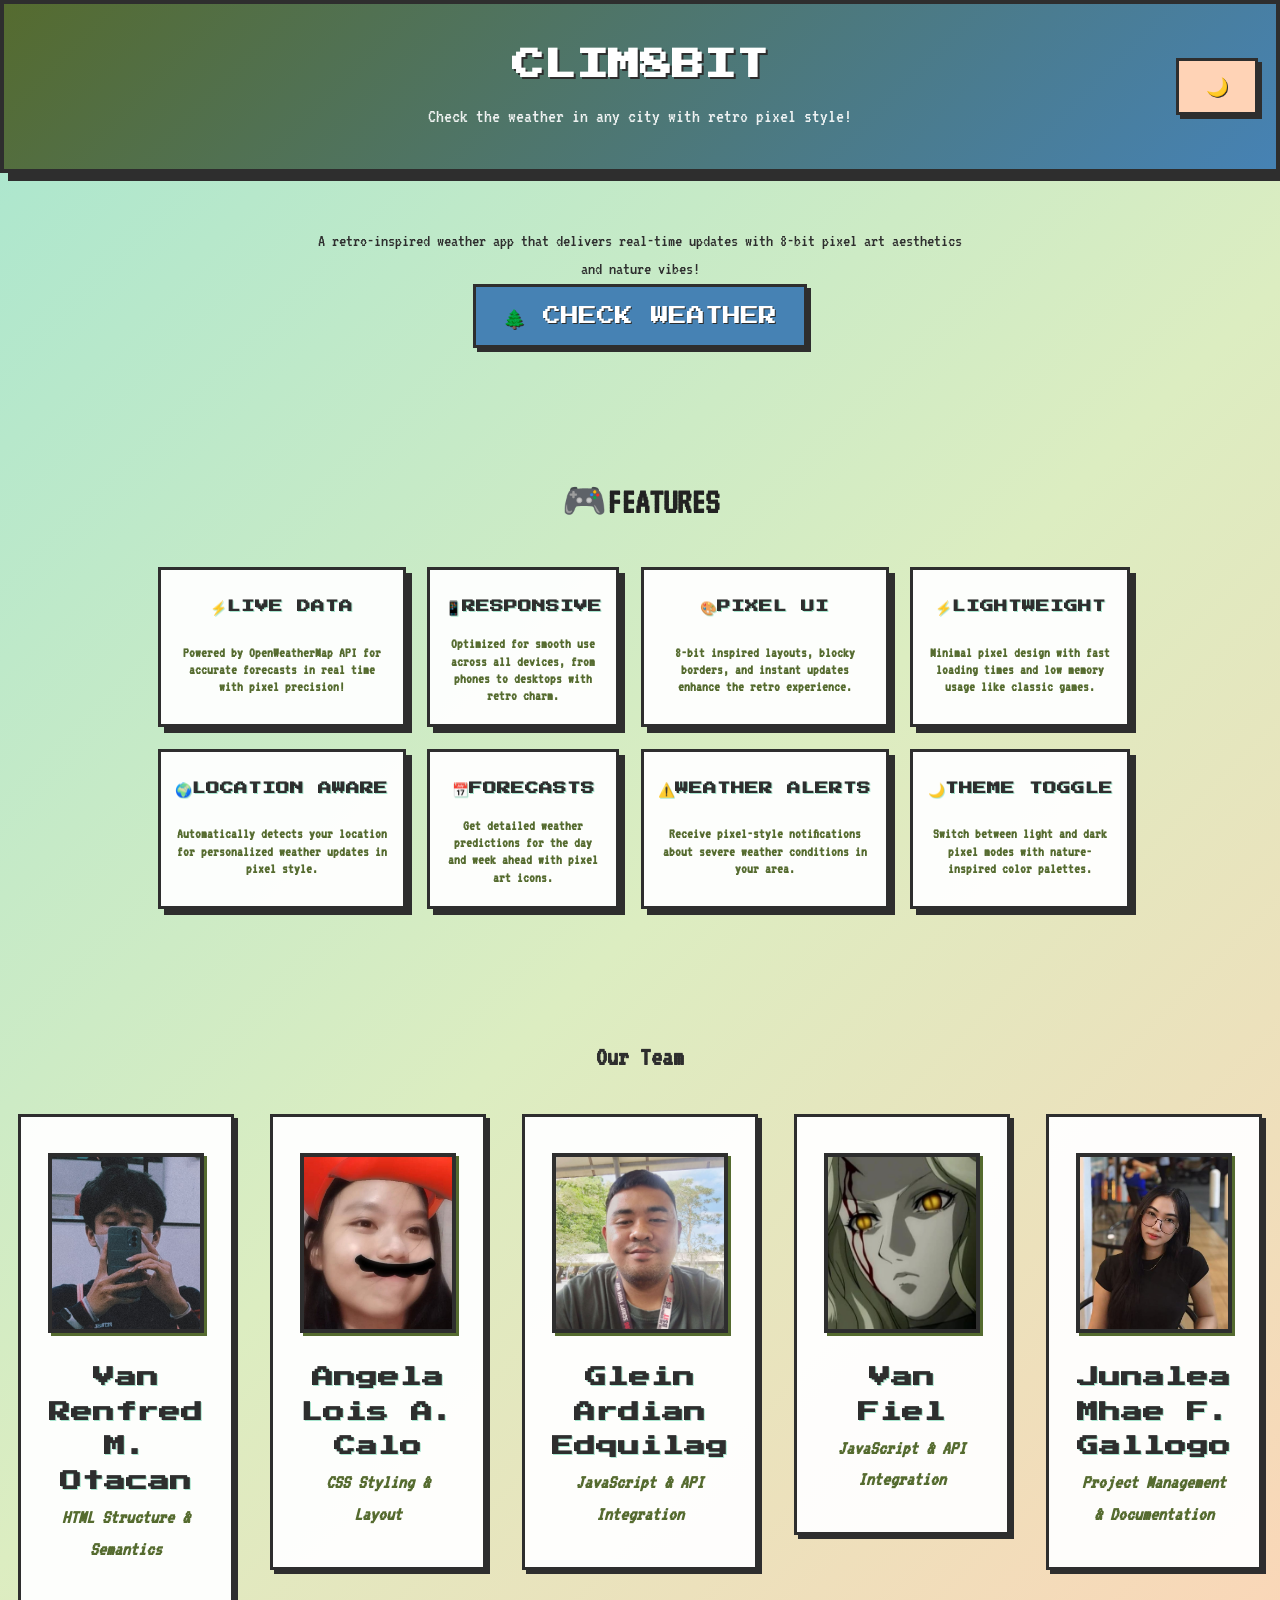
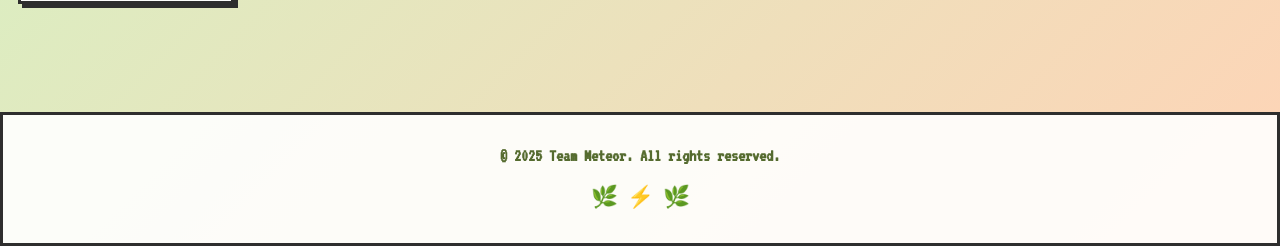
==== index.html @ fb7e6f86 "moved files to root for pages" ====
<!DOCTYPE html>
<html lang="en">
<head>
  <meta charset="UTF-8" />
  <meta name="viewport" content="width=device-width, initial-scale=1.0" />
  <title>Clim8bit — Pixel Weather Portfolio</title>
  <link rel="preconnect" href="https://fonts.googleapis.com">
  <link rel="preconnect" href="https://fonts.gstatic.com" crossorigin>
  <link href="https://fonts.googleapis.com/css2?family=Press+Start+2P&family=VT323&display=swap" rel="stylesheet">
  <link rel="stylesheet" href="styles.css" />
</head>
<body>
  <!-- Header -->
  <header class="site-header">
    <div class="header-row">
      <span></span>
      <div>
        <h1 class="logo">CLIM8BIT</h1>
        <p class="tagline">Check the weather in any city with retro pixel style!</p>
      </div>
      <button id="dark-mode-toggle" class="btn theme-toggle">🌙</button>
    </div>
  </header>

  <main>
    <!-- Intro -->
    <section class="intro">
      <p>A retro-inspired weather app that delivers real-time updates with 8-bit pixel art aesthetics and nature vibes!</p>
      <a href="app.html" class="btn-primary">🌲 CHECK WEATHER</a>
    </section>

   <!-- Features -->
<section id="features" class="features">
  <div class="features-container">
    <h2>🎮FEATURES</h2>
    <div class="features-grid">
      <div class="feature-card">
        <h3>⚡LIVE DATA</h3>
        <p>Powered by OpenWeatherMap API for accurate forecasts in real time with pixel precision!</p>
      </div>
      <div class="feature-card">
        <h3>📱RESPONSIVE</h3>
        <p>Optimized for smooth use across all devices, from phones to desktops with retro charm.</p>
      </div>
      <div class="feature-card">
        <h3>🎨PIXEL UI</h3>
        <p>8-bit inspired layouts, blocky borders, and instant updates enhance the retro experience.</p>
      </div>
      <div class="feature-card">
        <h3>⚡LIGHTWEIGHT</h3>
        <p>Minimal pixel design with fast loading times and low memory usage like classic games.</p>
      </div>
      <div class="feature-card">
        <h3>🌍LOCATION AWARE</h3>
        <p>Automatically detects your location for personalized weather updates in pixel style.</p>
      </div>
      <div class="feature-card">
        <h3>📅FORECASTS</h3>
        <p>Get detailed weather predictions for the day and week ahead with pixel art icons.</p>
      </div>
      <div class="feature-card">
        <h3>⚠️WEATHER ALERTS</h3>
        <p>Receive pixel-style notifications about severe weather conditions in your area.</p>
      </div>
      <div class="feature-card">
        <h3>🌙THEME TOGGLE</h3>
        <p>Switch between light and dark pixel modes with nature-inspired color palettes.</p>
      </div>
    </div>
  </div>
</section>


    <!-- Team -->
 <section class="team">
  <h2>Our Team</h2>
  <div class="team-grid">
    <div class="member-card">
      <img src="images/red.jpg" alt="Red" class="member-photo" />
      <div class="name-row">
        <h3>Van Renfred M. Otacan </h3>
        <p class="role">HTML Structure & Semantics</p>
      </div>
    </div>
    <div class="member-card">
      <img src="images/angela.jpg" alt="Angela" class="member-photo" />
      <div class="name-row">
        <h3>Angela Lois A. Calo</h3>
        <p class="role">CSS Styling & Layout</p>
      </div>
    </div>
    <div class="member-card">
      <img src="images/glein.jpg" alt="Glein" class="member-photo" />
      <div class="name-row">
        <h3>Glein Ardian Edquilag</h3>
        <p class="role">JavaScript & API Integration</p>
      </div>
    </div>
    <div class="member-card">
      <img src="images/vantempo.jpg" alt="Vantempo" class="member-photo" />
      <div class="name-row">
        <h3>Van Fiel</h3>
        <p class="role">JavaScript & API Integration</p>
      </div>
    </div>
    <div class="member-card">
      <img src="images/jun.jpg" alt="Jun" class="member-photo" />
      <div class="name-row">
        <h3>Junalea Mhae F. Gallogo</h3>
        <p class="role">Project Management & Documentation</p>
      </div>
    </div>
  </div>
</section>


  <!-- Footer -->
  <footer class="site-footer">
    <p>© 2025 Team Meteor. All rights reserved.</p>
    <div style="margin-top: 10px; font-size: 1.2rem;">🌿 ⚡ 🌿</div>
  </footer>
</main>

<script>
// Dark mode toggle functionality
const darkModeToggle = document.getElementById("dark-mode-toggle");

// Check for saved theme preference or default to light mode
const currentTheme = localStorage.getItem("theme") || "light";
if (currentTheme === "dark") {
  document.body.classList.add("dark");
  darkModeToggle.textContent = "☀️";
}

// Dark mode toggle
darkModeToggle.addEventListener("click", () => {
  document.body.classList.toggle("dark");
  const isDark = document.body.classList.contains("dark");
  darkModeToggle.textContent = isDark ? "☀️" : "🌙";
  
  // Save theme preference
  localStorage.setItem("theme", isDark ? "dark" : "light");
});
</script>
</body>
</html>
---- styles.css ----
/* Reset + Base */
* { margin: 0; padding: 0; box-sizing: border-box; }

@import url('https://fonts.googleapis.com/css2?family=Press+Start+2P&family=VT323&display=swap');

html, body {
  font-family: "VT323", monospace;
  line-height: 1.6;
  background: linear-gradient(135deg, #A8E6CF 0%, #DCEDC1 50%, #FFD3B6 100%);
  color: #2E2E2E;
  min-height: 100vh;
  transition: background 0.3s, color 0.3s;
  position: relative;
  overflow-x: hidden;
}

/* Improve overall readability */
html { font-size: 18px; }
@media (max-width: 600px) { html { font-size: 17px; } }

/* Pixel Background Elements */
body::before {
  content: '';
  position: fixed;
  top: 0;
  left: 0;
  width: 100%;
  height: 100%;
  background: 
    linear-gradient(90deg, transparent 0%, rgba(46, 46, 46, 0.1) 50%, transparent 100%),
    linear-gradient(0deg, transparent 0%, rgba(46, 46, 46, 0.1) 50%, transparent 100%);
  background-size: 20px 20px;
  pointer-events: none;
  z-index: -1;
  animation: pixel-scan 10s linear infinite;
}

@keyframes pixel-scan {
  0% { transform: translateY(-100%); }
  100% { transform: translateY(100vh); }
}

a { text-decoration: none; color: inherit; }
img { max-width: 100%; border-radius: 0; display: block; }

/* Pixel Buttons */
.btn, .btn-primary {
  display: inline-block;
  padding: 0.8rem 1.5rem;
  border-radius: 0;
  font-size: 1rem;
  font-family: 'Press Start 2P', cursive;
  cursor: pointer;
  transition: all 0.2s ease;
  border: 3px solid #2E2E2E;
  text-shadow: 1px 1px 0px #2E2E2E;
  box-shadow: 4px 4px 0px #2E2E2E;
}

.btn { 
  background: #FFD3B6; 
  color: #2E2E2E; 
}
.btn:hover { 
  background: #FFAAA5; 
  transform: translateY(-2px);
  box-shadow: 6px 6px 0px #2E2E2E;
}
.btn-primary { 
  background: #4682B4; 
  color: #fff; 
}
.btn-primary:hover { 
  background: #556B2F; 
  transform: translateY(-2px);
  box-shadow: 6px 6px 0px #2E2E2E;
}
.back-btn { 
  font-size: 0.8rem; 
}

/* Pixel Header */
.site-header {
  text-align: center;
  padding: 2rem 1rem;
  background: linear-gradient(135deg, #556B2F, #4682B4);
  color: white;
  border: 4px solid #2E2E2E;
  border-radius: 0;
  box-shadow: 8px 8px 0px #2E2E2E;
  position: relative;
}

/* Tree icon removed to avoid conflict with BACK button */

.site-header .logo { 
  font-size: 1.8rem; 
  font-weight: 700; 
  font-family: 'Press Start 2P', cursive;
  text-shadow: 2px 2px 0px #2E2E2E;
}
.site-header .tagline { 
  margin-top: 0.5rem; 
  opacity: 0.9; 
  font-size: 1.1rem;
}

@keyframes blink {
  0%, 50% { opacity: 1; }
  51%, 100% { opacity: 0.7; }
}
.site-header .nav-links {
  margin-top: 1rem;
  display: flex;
  justify-content: center;
  gap: 1rem;
}
.header-row {
  display: grid;
  grid-template-columns: 1fr auto 1fr;
  align-items: center; 
}

.header-row > div {
  text-align: center;
}

/* Grid cell alignment: left/back, center/logo, right/toggle */
.header-row > :nth-child(1) { justify-self: start; }
.header-row > :nth-child(2) { justify-self: center; text-align: center; }
.header-row > :nth-child(3) { justify-self: end; }

/* Toggle sits in the right grid cell naturally */

/* Theme Toggle Button - inherits from .btn class */

/* Intro */
.intro {
  text-align: center; padding: 3rem 1rem;
  max-width: 700px; margin: 0 auto;
}
.intro h2 { font-size: 2rem; margin-bottom: 1rem; }

.features-container {
  max-width: 1000px;
  margin: 0 auto;
  padding: 4rem 1rem;
  text-align: center;
}

.features-container h2 {
  font-size: 2rem;
  margin-bottom: 2rem;
  color: #222;
}

.features-grid {
  display: grid;
  gap: 1.2rem;
  grid-template-columns: repeat(4, 1fr);
  align-items: stretch;
  justify-items: center;
}

/* Pixel Feature Card */
.feature-card {
  background: rgba(255, 255, 255, 0.95);
  border-radius: 0;
  padding: 1rem 0.8rem;
  box-shadow: 6px 6px 0px #2E2E2E;
  border: 3px solid #2E2E2E;
  transition: transform 0.3s ease, box-shadow 0.3s ease;
  position: relative;
  display: flex;
  flex-direction: column;
  justify-content: space-between;
  min-height: 160px;
  text-align: center;
  width: 100%;
  max-width: 250px;
}

.feature-card::before {
  content: '';
  position: absolute;
  top: -3px;
  left: -3px;
  right: -3px;
  bottom: -3px;
  background: linear-gradient(45deg, #A8E6CF, #FFD3B6);
  z-index: -1;
  border-radius: 0;
}

/* Dark mode gradient background */
body.dark .feature-card::before {
  background: linear-gradient(45deg, #2E2E2E, #1a1a1a);
}

.feature-card:hover {
  transform: translateY(-5px);
  box-shadow: 8px 8px 0px #2E2E2E;
}

/* Dark mode hover effects */
body.dark .feature-card:hover {
  box-shadow: 8px 8px 0px #A8E6CF;
  background: rgba(20, 20, 20, 0.95);
}

.feature-card h3 {
  font-size: 0.75rem;
  margin-bottom: 0.5rem;
  color: #2E2E2E;
  font-family: 'Press Start 2P', cursive;
  text-shadow: 1px 1px 0px #A8E6CF;
  line-height: 1.2;
  word-wrap: break-word;
  hyphens: auto;
  white-space: nowrap;
  overflow: hidden;
  text-overflow: ellipsis;
  display: flex;
  align-items: center;
  justify-content: center;
  gap: 0.2rem;
  min-height: 2rem;
}

.feature-card p {
  font-size: 0.8rem;
  color: #556B2F;
  line-height: 1.2;
  font-weight: bold;
  margin: 0;
  flex-grow: 1;
  display: flex;
  align-items: center;
  text-align: center;
  word-wrap: break-word;
  hyphens: auto;
}

/* Responsive Adjustments */
@media (max-width: 1000px) {
  .features-container {
    max-width: 800px;
  }
}

@media (max-width: 900px) {
  .features-grid {
    grid-template-columns: repeat(2, 1fr); /* 2 per row on tablets */
  }
  
  .feature-card {
    min-height: 180px;
    padding: 1.2rem 1rem;
  }
  
  .feature-card h3 {
    font-size: 0.8rem;
    white-space: normal;
    line-height: 1.3;
  }
  
  .feature-card p {
    font-size: 0.95rem;
  }
}

@media (max-width: 600px) {
  .features-grid {
    grid-template-columns: 1fr; /* 1 per row on mobile */
    gap: 1rem;
  }
  
  .feature-card {
    min-height: 160px;
    padding: 1rem 0.8rem;
  }
  
  .feature-card h3 {
    font-size: 0.75rem;
    margin-bottom: 0.6rem;
    white-space: normal;
    line-height: 1.2;
  }
  
  .feature-card p {
    font-size: 0.9rem;
    line-height: 1.3;
  }
}


/* Team */
.team { 
  padding: 3rem 1rem; 
}
.team h2 { 
  text-align: center; 
  margin-bottom: 2rem; 
}

/* Force 5 in a row */
.team-grid {
  display: grid;
  grid-template-columns: repeat(5, 1fr);
  gap: 2rem;
  justify-items: center;
  align-items: start;
}

/* Pixel Member card */
.member-card {
  background: rgba(255, 255, 255, 0.95);
  padding: 2rem 1.5rem;
  border-radius: 0;
  box-shadow: 4px 4px 0px #2E2E2E;
  border: 3px solid #2E2E2E;
  transition: transform 0.2s ease;
  width: 100%;
  max-width: 260px;
  display: flex;
  flex-direction: column;
  align-items: center;
  position: relative;
}

.member-card::before {
  content: '';
  position: absolute;
  top: -3px;
  left: -3px;
  right: -3px;
  bottom: -3px;
  background: linear-gradient(45deg, #FFD3B6, #FFAAA5);
  z-index: -1;
  border-radius: 0;
}

/* Pixel Member photos */
.member-photo {
  width: 180px;
  height: 180px;
  object-fit: cover;
  border-radius: 0;
  border: 4px solid #2E2E2E;
  margin-bottom: 1rem;
  display: block;
  box-shadow: 3px 3px 0px #556B2F;
  transition: transform 0.3s ease;
}

.member-photo:hover {
  transform: scale(1.05);
}

/* Pixel Name + Role stacked */
.member-card h3 {
  font-weight: 600;
  font-size: 1.2rem;
  margin: 0.5rem 0 0.2rem;
  text-align: center;
  font-family: 'Press Start 2P', cursive;
  color: #2E2E2E;
  text-shadow: 1px 1px 0px #A8E6CF;
}
.member-card .role {
  font-style: italic;
  color: #556B2F;
  font-size: 1.1rem;
  text-align: center;
  font-weight: bold;
}

/* Pixel App Page */
.app-grid {
  display: grid; gap: 2rem;
  padding: 2rem 1rem; max-width: 700px; margin: 0 auto;
}
.input-section { display: flex; flex-direction: column; gap: 0.8rem; }

/* Input Row */
.input-row {
  display: flex;
  gap: 0.5rem;
  align-items: center;
}

.input-row input {
  flex: 1;
}

/* Secondary Button */
.btn-secondary {
  background: #556B2F;
  color: #fff;
  border: 3px solid #2E2E2E;
  padding: 0.8rem 1rem;
  font-family: 'Press Start 2P', cursive;
  font-size: 0.7rem;
  cursor: pointer;
  transition: all 0.2s ease;
  text-shadow: 1px 1px 0px #2E2E2E;
  box-shadow: 4px 4px 0px #2E2E2E;
}

.btn-secondary:hover {
  background: #4682B4;
  transform: translateY(-2px);
  box-shadow: 6px 6px 0px #2E2E2E;
}

/* Units Toggle */
.units-toggle {
  display: flex;
  justify-content: center;
  margin-top: 0.5rem;
}

.btn-units {
  background: #FFD3B6;
  color: #2E2E2E;
  border: 3px solid #2E2E2E;
  padding: 0.5rem 1rem;
  font-family: 'Press Start 2P', cursive;
  font-size: 0.8rem;
  cursor: pointer;
  transition: all 0.2s ease;
  text-shadow: 1px 1px 0px #A8E6CF;
  box-shadow: 3px 3px 0px #2E2E2E;
}

.btn-units:hover {
  background: #FFAAA5;
  transform: translateY(-1px);
  box-shadow: 4px 4px 0px #2E2E2E;
}

/* Search History */
.search-history {
  margin-top: 1rem;
  padding: 1rem;
  background: rgba(255, 255, 255, 0.9);
  border: 2px solid #2E2E2E;
  border-radius: 0;
  box-shadow: 3px 3px 0px #2E2E2E;
}

.search-history h4 {
  font-family: 'Press Start 2P', cursive;
  font-size: 0.7rem;
  color: #2E2E2E;
  margin-bottom: 0.5rem;
  text-shadow: 1px 1px 0px #A8E6CF;
}

.history-items {
  display: flex;
  flex-wrap: wrap;
  gap: 0.5rem;
}

.history-item {
  background: #A8E6CF;
  color: #2E2E2E;
  padding: 0.3rem 0.6rem;
  border: 2px solid #2E2E2E;
  font-size: 0.8rem;
  cursor: pointer;
  transition: all 0.2s ease;
  font-weight: bold;
}

.history-item:hover {
  background: #FFD3B6;
  transform: translateY(-1px);
  box-shadow: 2px 2px 0px #2E2E2E;
}

.input-label {
  font-family: 'Press Start 2P', cursive;
  font-size: 0.9rem;
  color: #2E2E2E;
  margin-bottom: 0.5rem;
  text-shadow: 1px 1px 0px #A8E6CF;
}
#city-input {
  padding: 0.8rem 1rem; 
  border-radius: 0;
  border: 3px solid #2E2E2E; 
  font-size: 1.2rem;
  font-family: 'VT323', monospace;
  background: rgba(255, 255, 255, 0.9);
  color: #2E2E2E;
  box-shadow: 4px 4px 0px #2E2E2E;
  outline: none;
  transition: all 0.3s ease;
}

#city-input:focus {
  background: #FFD3B6;
  box-shadow: 4px 4px 0px #A8E6CF;
  transform: translateY(-2px);
}
.result-section {
  background: rgba(255, 255, 255, 0.95); 
  padding: 2rem; 
  border-radius: 0;
  box-shadow: 6px 6px 0px #2E2E2E; 
  border: 3px solid #2E2E2E;
  text-align: center;
  position: relative;
}

.result-section::before {
  content: '';
  position: absolute;
  top: -3px;
  left: -3px;
  right: -3px;
  bottom: -3px;
  background: linear-gradient(45deg, #A8E6CF, #FFD3B6);
  z-index: -1;
  border-radius: 0;
}
.weather-details {
  margin-top: 1rem; 
  display: grid;
  grid-template-columns: repeat(auto-fit, minmax(150px, 1fr));
  gap: 1rem; 
  font-size: 1rem; 
  color: #2E2E2E;
  font-weight: bold;
}

.weather-details span {
  background: rgba(255, 255, 255, 0.8);
  padding: 0.5rem;
  border: 2px solid #2E2E2E;
  text-align: center;
}

/* Weather icon styling */
#weather-icon {
  margin: 1rem 0;
  display: flex;
  justify-content: center;
  align-items: center;
}

#weather-icon img {
  width: 80px;
  height: 80px;
  border-radius: 0;
  border: 3px solid #2E2E2E;
  box-shadow: 4px 4px 0px #A8E6CF;
}

/* Weather text styling */
#city-name {
  font-family: 'Press Start 2P', cursive;
  font-size: 1.2rem;
  color: #2E2E2E;
  margin-bottom: 0.5rem;
}

#description {
  font-size: 1.1rem;
  color: #556B2F;
  margin-bottom: 0.5rem;
  font-weight: bold;
}

#temperature {
  font-family: 'Press Start 2P', cursive;
  font-size: 2rem;
  color: #2E2E2E;
  margin-bottom: 1rem;
}
.error-message { 
  color: #2E2E2E; 
  margin-bottom: 1rem; 
  background: #FFAAA5;
  border: 3px solid #2E2E2E;
  padding: 15px;
  font-weight: bold;
}

/* Pixel Footer */
.site-footer {
  text-align: center; 
  padding: 1.5rem;
  font-size: 1rem; 
  background: rgba(255, 255, 255, 0.9); 
  margin-top: 3rem;
  border: 3px solid #2E2E2E;
  border-radius: 0;
  box-shadow: 4px 4px 0px #2E2E2E;
  color: #556B2F;
  font-weight: bold;
}

/* Pixel Dark Mode */
body.dark {
  background: linear-gradient(135deg, #2E2E2E 0%, #1a1a1a 50%, #0d0d0d 100%);
  color: #A8E6CF;
}
body.dark .site-header { 
  background: linear-gradient(135deg, #1a1a1a, #2E2E2E); 
  border-color: #A8E6CF;
}
body.dark .features { background: #1a1a1a; }
body.dark .feature-card,
body.dark .member-card,
body.dark .result-section { 
  background: rgba(30, 30, 30, 0.95); 
  color: #A8E6CF; 
  border-color: #A8E6CF;
}
body.dark .feature-card h3 { color: #A8E6CF; }
body.dark .feature-card p { color: #FFD3B6; }
body.dark .btn { 
  background: #4682B4; 
  color: #A8E6CF; 
  border-color: #A8E6CF;
}
body.dark .btn:hover { 
  background: #556B2F; 
  border-color: #FFD3B6;
}
body.dark .intro h2 { color: #A8E6CF; }
body.dark .intro p { color: #FFD3B6; }
body.dark .features-container h2 { color: #A8E6CF; }
body.dark .team h2 { color: #A8E6CF; }
body.dark .member-card h3 { color: #A8E6CF; }
body.dark .member-card .role { color: #FFD3B6; }

/* Dark mode result section */
body.dark .result-section::before {
  background: linear-gradient(45deg, #2E2E2E, #1a1a1a);
}

body.dark #weather-icon img {
  border-color: #A8E6CF;
  box-shadow: 4px 4px 0px #FFD3B6;
}

body.dark #city-name {
  color: #A8E6CF;
}

body.dark #description {
  color: #FFD3B6;
}

body.dark #temperature {
  color: #A8E6CF;
}

body.dark .weather-details {
  color: #A8E6CF;
}

body.dark .input-label {
  color: #A8E6CF;
  text-shadow: 1px 1px 0px #FFD3B6;
}

body.dark #city-input {
  background: rgba(30, 30, 30, 0.9);
  color: #A8E6CF;
  border-color: #A8E6CF;
  box-shadow: 4px 4px 0px #FFD3B6;
}

body.dark #city-input:focus {
  background: rgba(20, 20, 20, 0.95);
  box-shadow: 4px 4px 0px #A8E6CF;
  transform: translateY(-2px);
}

body.dark .error-message {
  color: #2E2E2E;
  background: #FFAAA5;
  border-color: #A8E6CF;
}

body.dark .site-footer { 
  background: rgba(30, 30, 30, 0.95); 
  color: #FFD3B6; 
  border-color: #A8E6CF;
}
body.dark .theme-toggle {
  background: #4682B4;
  color: #A8E6CF;
  border-color: #A8E6CF;
}
body.dark .theme-toggle:hover {
  background: #556B2F;
  border-color: #FFD3B6;
}

/* Weather Alerts Section */
.alerts-section {
  background: rgba(255, 170, 165, 0.95);
  border: 3px solid #2E2E2E;
  border-radius: 0;
  padding: 1.5rem;
  box-shadow: 6px 6px 0px #2E2E2E;
  position: relative;
  animation: alertPulse 2s ease-in-out infinite;
}

.alerts-section::before {
  content: '';
  position: absolute;
  top: -3px;
  left: -3px;
  right: -3px;
  bottom: -3px;
  background: linear-gradient(45deg, #FFAAA5, #FF6B6B);
  z-index: -1;
  border-radius: 0;
}

@keyframes alertPulse {
  0%, 100% { transform: scale(1); }
  50% { transform: scale(1.02); }
}

.alerts-title {
  font-family: 'Press Start 2P', cursive;
  font-size: 0.9rem;
  color: #2E2E2E;
  text-align: center;
  margin-bottom: 1rem;
  text-shadow: 1px 1px 0px #FFD3B6;
}

.alerts-list {
  display: flex;
  flex-direction: column;
  gap: 0.8rem;
}

.alert-item {
  display: flex;
  align-items: center;
  gap: 0.8rem;
  padding: 1rem;
  background: rgba(255, 255, 255, 0.9);
  border: 2px solid #2E2E2E;
  border-radius: 0;
  box-shadow: 3px 3px 0px #2E2E2E;
  animation: alertSlide 0.5s ease-out;
}

@keyframes alertSlide {
  0% { transform: translateX(-100%); opacity: 0; }
  100% { transform: translateX(0); opacity: 1; }
}

.alert-icon {
  font-size: 1.5rem;
  flex-shrink: 0;
}

.alert-message {
  font-size: 0.9rem;
  color: #2E2E2E;
  font-weight: bold;
  line-height: 1.4;
}

.alert-warning {
  border-left: 5px solid #FF8B00;
}

.alert-alert {
  border-left: 5px solid #FF0000;
  background: rgba(255, 200, 200, 0.9);
}

/* Forecast Section */
.forecast-section {
  background: rgba(255, 255, 255, 0.95);
  border: 3px solid #2E2E2E;
  border-radius: 0;
  padding: 2rem;
  box-shadow: 6px 6px 0px #2E2E2E;
  position: relative;
}

.forecast-section::before {
  content: '';
  position: absolute;
  top: -3px;
  left: -3px;
  right: -3px;
  bottom: -3px;
  background: linear-gradient(45deg, #A8E6CF, #FFD3B6);
  z-index: -1;
  border-radius: 0;
}

.forecast-title {
  font-family: 'Press Start 2P', cursive;
  font-size: 1rem;
  color: #2E2E2E;
  text-align: center;
  margin-bottom: 1.5rem;
  text-shadow: 1px 1px 0px #A8E6CF;
}

.forecast-grid {
  display: grid;
  grid-template-columns: repeat(auto-fit, minmax(120px, 1fr));
  gap: 1rem;
}

.forecast-card {
  background: rgba(255, 255, 255, 0.9);
  border: 2px solid #2E2E2E;
  border-radius: 0;
  padding: 1rem;
  text-align: center;
  box-shadow: 3px 3px 0px #2E2E2E;
  transition: transform 0.3s ease;
}

.forecast-card:hover {
  transform: translateY(-3px);
  box-shadow: 4px 4px 0px #2E2E2E;
}

.forecast-day {
  font-family: 'Press Start 2P', cursive;
  font-size: 0.7rem;
  color: #556B2F;
  margin-bottom: 0.5rem;
}

.forecast-icon {
  font-size: 2rem;
  margin-bottom: 0.5rem;
}

.forecast-temp {
  font-family: 'Press Start 2P', cursive;
  font-size: 1rem;
  color: #2E2E2E;
  margin-bottom: 0.3rem;
}

.forecast-desc {
  font-size: 0.9rem;
  color: #4682B4;
  font-weight: bold;
}

/* Loading Overlay */
.loading-overlay {
  position: fixed;
  top: 0;
  left: 0;
  width: 100%;
  height: 100%;
  background: rgba(168, 230, 207, 0.95);
  display: flex;
  flex-direction: column;
  align-items: center;
  justify-content: center;
  z-index: 1000;
}

.pixel-loader {
  display: flex;
  gap: 10px;
  margin-bottom: 20px;
}

.loader-dot {
  width: 20px;
  height: 20px;
  background: #2E2E2E;
  border-radius: 0;
  animation: loader-bounce 1.4s infinite ease-in-out both;
}

.loader-dot:nth-child(1) { animation-delay: -0.32s; }
.loader-dot:nth-child(2) { animation-delay: -0.16s; }

@keyframes loader-bounce {
  0%, 80%, 100% { transform: scale(0); }
  40% { transform: scale(1); }
}

.loading-overlay p {
  font-family: 'Press Start 2P', cursive;
  font-size: 0.8rem;
  color: #2E2E2E;
}

/* Dark mode styles for new elements */
body.dark .search-history {
  background: rgba(30, 30, 30, 0.95);
  color: #A8E6CF;
  border-color: #A8E6CF;
}

body.dark .search-history h4 {
  color: #A8E6CF;
  text-shadow: 1px 1px 0px #FFD3B6;
}

body.dark .history-item {
  background: #4682B4;
  color: #A8E6CF;
  border-color: #A8E6CF;
}

body.dark .history-item:hover {
  background: #556B2F;
}

body.dark .forecast-section {
  background: rgba(30, 30, 30, 0.95);
  color: #A8E6CF;
  border-color: #A8E6CF;
}

body.dark .forecast-section::before {
  background: linear-gradient(45deg, #2E2E2E, #1a1a1a);
}

body.dark .forecast-title {
  color: #A8E6CF;
  text-shadow: 1px 1px 0px #FFD3B6;
}

body.dark .forecast-card {
  background: rgba(20, 20, 20, 0.9);
  color: #A8E6CF;
  border-color: #A8E6CF;
}

body.dark .forecast-day {
  color: #FFD3B6;
}

body.dark .forecast-temp {
  color: #A8E6CF;
}

body.dark .forecast-desc {
  color: #FFD3B6;
}

body.dark .weather-details span {
  background: rgba(20, 20, 20, 0.9);
  color: #A8E6CF;
  border-color: #A8E6CF;
}

body.dark .loading-overlay {
  background: rgba(30, 30, 30, 0.95);
}

body.dark .loading-overlay p {
  color: #A8E6CF;
}

body.dark .alerts-section {
  background: rgba(255, 100, 100, 0.95);
  border-color: #A8E6CF;
}

body.dark .alerts-section::before {
  background: linear-gradient(45deg, #FF6B6B, #FF0000);
}

body.dark .alerts-title {
  color: #2E2E2E;
  text-shadow: 1px 1px 0px #FFD3B6;
}

body.dark .alert-item {
  background: rgba(20, 20, 20, 0.9);
  color: #A8E6CF;
  border-color: #A8E6CF;
}

body.dark .alert-message {
  color: #A8E6CF;
}

body.dark .alert-warning {
  border-left-color: #FFB347;
}

body.dark .alert-alert {
  border-left-color: #FF6B6B;
  background: rgba(255, 100, 100, 0.2);
}

/* Responsive adjustments */
@media (max-width: 768px) {
  .input-row {
    flex-direction: column;
    gap: 0.5rem;
  }
  
  .forecast-grid {
    grid-template-columns: repeat(2, 1fr);
  }
  
  .weather-details {
    grid-template-columns: 1fr;
  }
}

@media (max-width: 480px) {
  .forecast-grid {
    grid-template-columns: 1fr;
  }
}
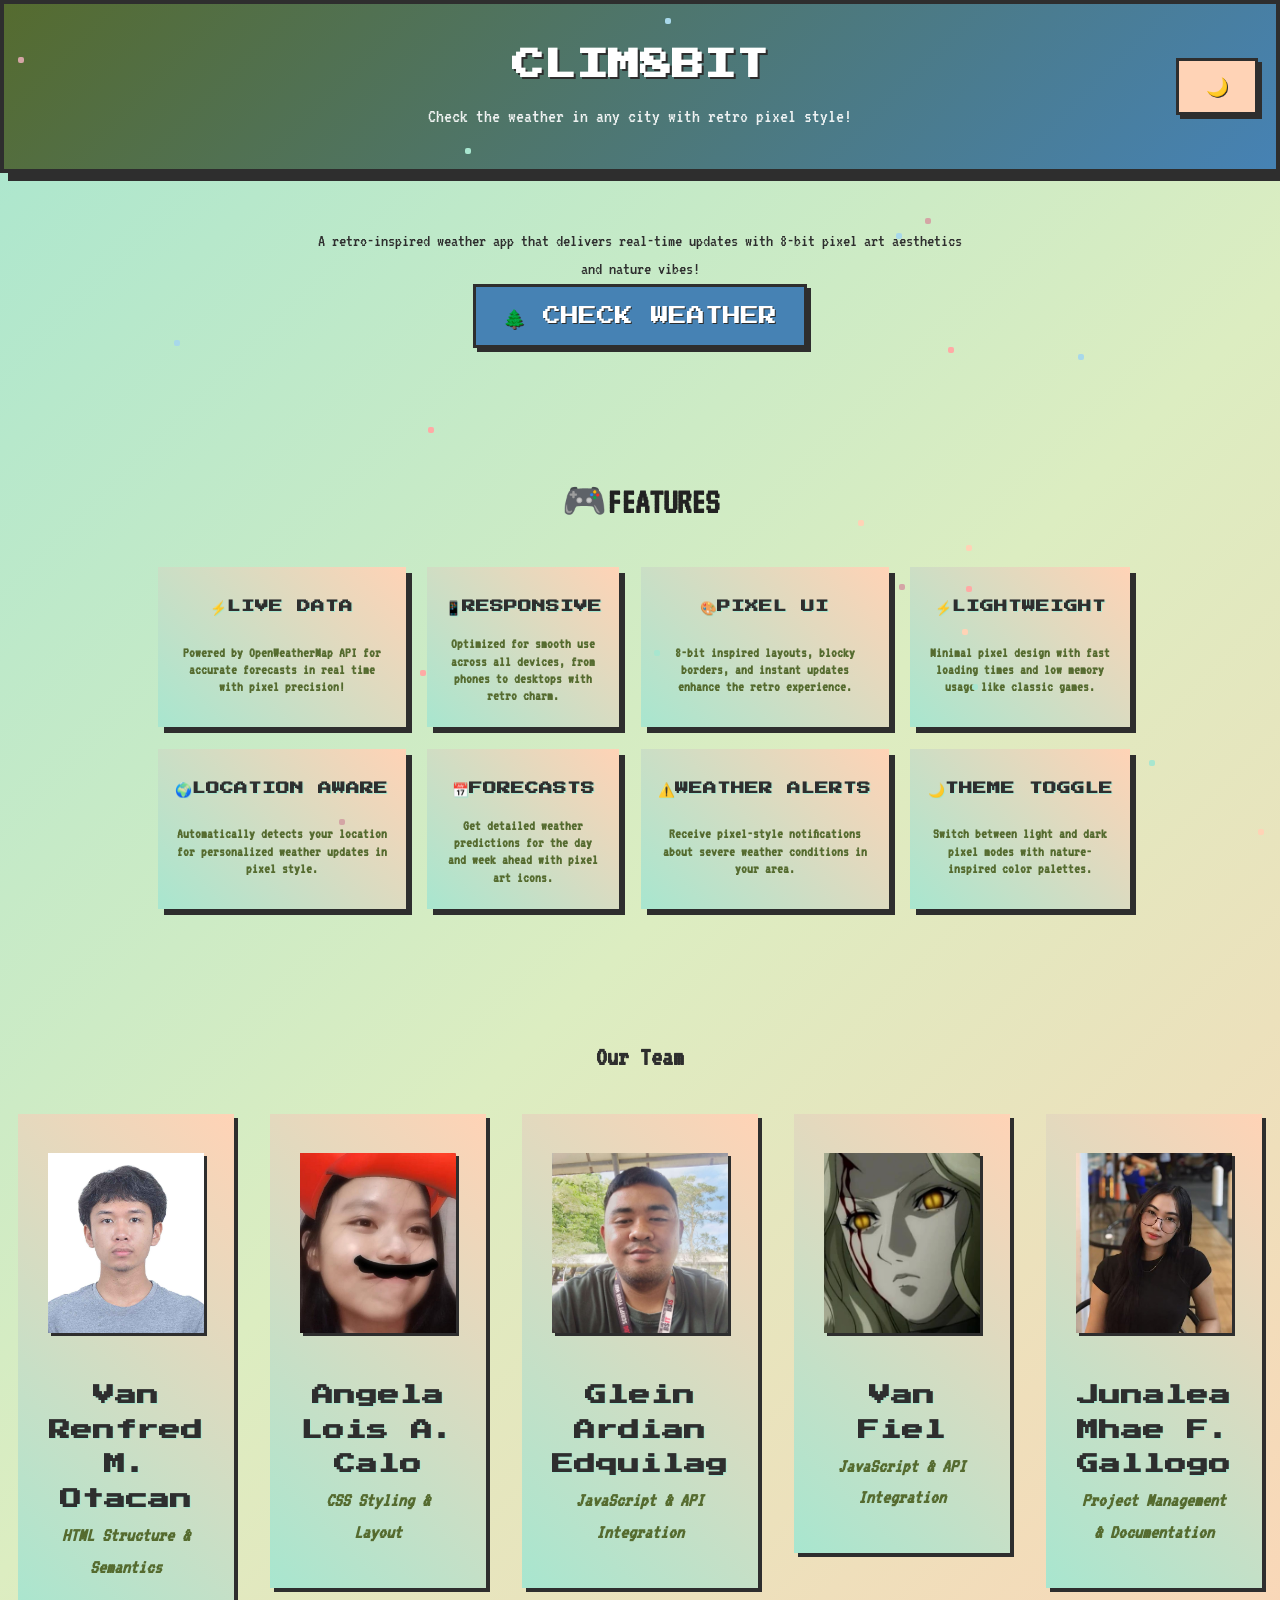
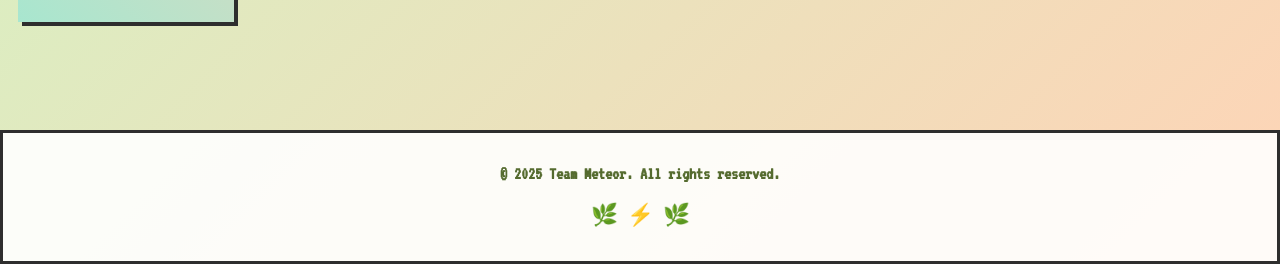
==== commit 15a0a346: "Update weather app with latest changes" ====
--- a/index.html
+++ b/index.html
@@ -4,13 +4,15 @@
   <meta charset="UTF-8" />
   <meta name="viewport" content="width=device-width, initial-scale=1.0" />
   <title>Clim8bit — Pixel Weather Portfolio</title>
+  <!-- Preconnect to Google Fonts for faster loading -->
   <link rel="preconnect" href="https://fonts.googleapis.com">
   <link rel="preconnect" href="https://fonts.gstatic.com" crossorigin>
+  <!-- Retro pixel fonts for authentic 8-bit aesthetic -->
   <link href="https://fonts.googleapis.com/css2?family=Press+Start+2P&family=VT323&display=swap" rel="stylesheet">
   <link rel="stylesheet" href="styles.css" />
 </head>
 <body>
-  <!-- Header -->
+  <!-- Main site header with logo and theme toggle -->
   <header class="site-header">
     <div class="header-row">
       <span></span>
@@ -18,50 +20,59 @@
         <h1 class="logo">CLIM8BIT</h1>
         <p class="tagline">Check the weather in any city with retro pixel style!</p>
       </div>
+      <!-- Dark mode toggle button -->
       <button id="dark-mode-toggle" class="btn theme-toggle">🌙</button>
     </div>
   </header>
 
   <main>
-    <!-- Intro -->
+    <!-- Introduction section with call-to-action -->
     <section class="intro">
       <p>A retro-inspired weather app that delivers real-time updates with 8-bit pixel art aesthetics and nature vibes!</p>
       <a href="app.html" class="btn-primary">🌲 CHECK WEATHER</a>
     </section>
 
-   <!-- Features -->
+   <!-- Features showcase section -->
 <section id="features" class="features">
   <div class="features-container">
     <h2>🎮FEATURES</h2>
     <div class="features-grid">
+      <!-- Live data feature -->
       <div class="feature-card">
         <h3>⚡LIVE DATA</h3>
         <p>Powered by OpenWeatherMap API for accurate forecasts in real time with pixel precision!</p>
       </div>
+      <!-- Responsive design feature -->
       <div class="feature-card">
         <h3>📱RESPONSIVE</h3>
         <p>Optimized for smooth use across all devices, from phones to desktops with retro charm.</p>
       </div>
+      <!-- Pixel UI feature -->
       <div class="feature-card">
         <h3>🎨PIXEL UI</h3>
         <p>8-bit inspired layouts, blocky borders, and instant updates enhance the retro experience.</p>
       </div>
+      <!-- Performance feature -->
       <div class="feature-card">
         <h3>⚡LIGHTWEIGHT</h3>
         <p>Minimal pixel design with fast loading times and low memory usage like classic games.</p>
       </div>
+      <!-- Location feature -->
       <div class="feature-card">
         <h3>🌍LOCATION AWARE</h3>
         <p>Automatically detects your location for personalized weather updates in pixel style.</p>
       </div>
+      <!-- Forecast feature -->
       <div class="feature-card">
         <h3>📅FORECASTS</h3>
         <p>Get detailed weather predictions for the day and week ahead with pixel art icons.</p>
       </div>
+      <!-- Alerts feature -->
       <div class="feature-card">
         <h3>⚠️WEATHER ALERTS</h3>
         <p>Receive pixel-style notifications about severe weather conditions in your area.</p>
       </div>
+      <!-- Theme toggle feature -->
       <div class="feature-card">
         <h3>🌙THEME TOGGLE</h3>
         <p>Switch between light and dark pixel modes with nature-inspired color palettes.</p>
@@ -71,10 +82,11 @@
 </section>
 
 
-    <!-- Team -->
+    <!-- Team members section -->
  <section class="team">
   <h2>Our Team</h2>
   <div class="team-grid">
+    <!-- Team member: HTML specialist -->
     <div class="member-card">
       <img src="images/red.jpg" alt="Red" class="member-photo" />
       <div class="name-row">
@@ -82,6 +94,7 @@
         <p class="role">HTML Structure & Semantics</p>
       </div>
     </div>
+    <!-- Team member: CSS specialist -->
     <div class="member-card">
       <img src="images/angela.jpg" alt="Angela" class="member-photo" />
       <div class="name-row">
@@ -89,6 +102,7 @@
         <p class="role">CSS Styling & Layout</p>
       </div>
     </div>
+    <!-- Team member: JavaScript specialist -->
     <div class="member-card">
       <img src="images/glein.jpg" alt="Glein" class="member-photo" />
       <div class="name-row">
@@ -96,6 +110,7 @@
         <p class="role">JavaScript & API Integration</p>
       </div>
     </div>
+    <!-- Team member: JavaScript specialist -->
     <div class="member-card">
       <img src="images/vantempo.jpg" alt="Vantempo" class="member-photo" />
       <div class="name-row">
@@ -103,6 +118,7 @@
         <p class="role">JavaScript & API Integration</p>
       </div>
     </div>
+    <!-- Team member: Project manager -->
     <div class="member-card">
       <img src="images/jun.jpg" alt="Jun" class="member-photo" />
       <div class="name-row">
@@ -114,15 +130,19 @@
 </section>
 
 
-  <!-- Footer -->
+  <!-- Site footer with copyright and decorative elements -->
   <footer class="site-footer">
     <p>© 2025 Team Meteor. All rights reserved.</p>
     <div style="margin-top: 10px; font-size: 1.2rem;">🌿 ⚡ 🌿</div>
   </footer>
 </main>
 
+<!-- JavaScript modules for functionality -->
+<script src="api.js"></script>
+<script src="dom.js"></script>
+<script src="app.js"></script>
 <script>
-// Dark mode toggle functionality
+// Dark mode toggle functionality for the landing page
 const darkModeToggle = document.getElementById("dark-mode-toggle");
 
 // Check for saved theme preference or default to light mode
@@ -132,13 +152,13 @@
   darkModeToggle.textContent = "☀️";
 }
 
-// Dark mode toggle
+// Dark mode toggle event handler
 darkModeToggle.addEventListener("click", () => {
   document.body.classList.toggle("dark");
   const isDark = document.body.classList.contains("dark");
   darkModeToggle.textContent = isDark ? "☀️" : "🌙";
   
-  // Save theme preference
+  // Save theme preference to localStorage
   localStorage.setItem("theme", isDark ? "dark" : "light");
 });
 </script>
--- a/styles.css
+++ b/styles.css
@@ -18,26 +18,14 @@
 html { font-size: 18px; }
 @media (max-width: 600px) { html { font-size: 17px; } }
 
-/* Pixel Background Elements */
-body::before {
-  content: '';
-  position: fixed;
-  top: 0;
-  left: 0;
-  width: 100%;
-  height: 100%;
-  background: 
-    linear-gradient(90deg, transparent 0%, rgba(46, 46, 46, 0.1) 50%, transparent 100%),
-    linear-gradient(0deg, transparent 0%, rgba(46, 46, 46, 0.1) 50%, transparent 100%);
-  background-size: 20px 20px;
-  pointer-events: none;
-  z-index: -1;
-  animation: pixel-scan 10s linear infinite;
-}
-
-@keyframes pixel-scan {
-  0% { transform: translateY(-100%); }
-  100% { transform: translateY(100vh); }
+/* Pixel Background Elements - Removed falling grid effect */
+
+/* Floating pixel animation - particles move from bottom to top */
+@keyframes pixelFloat {
+  0% { transform: translateY(100vh) rotate(0deg); opacity: 0; }
+  10% { opacity: 1; }
+  90% { opacity: 1; }
+  100% { transform: translateY(-100vh) rotate(360deg); opacity: 0; }
 }
 
 a { text-decoration: none; color: inherit; }
@@ -51,7 +39,7 @@
   font-size: 1rem;
   font-family: 'Press Start 2P', cursive;
   cursor: pointer;
-  transition: all 0.2s ease;
+  transition: transform 0.3s ease, box-shadow 0.3s ease;
   border: 3px solid #2E2E2E;
   text-shadow: 1px 1px 0px #2E2E2E;
   box-shadow: 4px 4px 0px #2E2E2E;
@@ -63,8 +51,8 @@
 }
 .btn:hover { 
   background: #FFAAA5; 
-  transform: translateY(-2px);
-  box-shadow: 6px 6px 0px #2E2E2E;
+  transform: translateY(-5px);
+  box-shadow: 8px 8px 0px #2E2E2E;
 }
 .btn-primary { 
   background: #4682B4; 
@@ -72,8 +60,8 @@
 }
 .btn-primary:hover { 
   background: #556B2F; 
-  transform: translateY(-2px);
-  box-shadow: 6px 6px 0px #2E2E2E;
+  transform: translateY(-5px);
+  box-shadow: 8px 8px 0px #2E2E2E;
 }
 .back-btn { 
   font-size: 0.8rem; 
@@ -174,6 +162,7 @@
   display: flex;
   flex-direction: column;
   justify-content: space-between;
+  z-index: 1;
   min-height: 160px;
   text-align: center;
   width: 100%;
@@ -319,13 +308,14 @@
   border-radius: 0;
   box-shadow: 4px 4px 0px #2E2E2E;
   border: 3px solid #2E2E2E;
-  transition: transform 0.2s ease;
+  transition: transform 0.3s ease, box-shadow 0.3s ease;
   width: 100%;
   max-width: 260px;
   display: flex;
   flex-direction: column;
   align-items: center;
   position: relative;
+  z-index: 1;
 }
 
 .member-card::before {
@@ -335,7 +325,7 @@
   left: -3px;
   right: -3px;
   bottom: -3px;
-  background: linear-gradient(45deg, #FFD3B6, #FFAAA5);
+  background: linear-gradient(45deg, #A8E6CF, #FFD3B6);
   z-index: -1;
   border-radius: 0;
 }
@@ -346,18 +336,30 @@
   height: 180px;
   object-fit: cover;
   border-radius: 0;
-  border: 4px solid #2E2E2E;
+  border: none;
   margin-bottom: 1rem;
   display: block;
-  box-shadow: 3px 3px 0px #556B2F;
-  transition: transform 0.3s ease;
+  box-shadow: 3px 3px 0px #2E2E2E;
+  transition: transform 0.3s ease, box-shadow 0.3s ease;
+  position: relative;
+  z-index: 2;
 }
 
 .member-photo:hover {
-  transform: scale(1.05);
+  transform: translateY(-5px);
+  box-shadow: 8px 8px 0px #2E2E2E;
 }
 
 /* Pixel Name + Role stacked */
+.name-row {
+  position: relative;
+  z-index: 2;
+  display: flex;
+  flex-direction: column;
+  align-items: center;
+  margin-top: 1rem;
+}
+
 .member-card h3 {
   font-weight: 600;
   font-size: 1.2rem;
@@ -366,6 +368,8 @@
   font-family: 'Press Start 2P', cursive;
   color: #2E2E2E;
   text-shadow: 1px 1px 0px #A8E6CF;
+  position: relative;
+  z-index: 2;
 }
 .member-card .role {
   font-style: italic;
@@ -373,6 +377,8 @@
   font-size: 1.1rem;
   text-align: center;
   font-weight: bold;
+  position: relative;
+  z-index: 2;
 }
 
 /* Pixel App Page */
@@ -402,15 +408,15 @@
   font-family: 'Press Start 2P', cursive;
   font-size: 0.7rem;
   cursor: pointer;
-  transition: all 0.2s ease;
+  transition: transform 0.3s ease, box-shadow 0.3s ease;
   text-shadow: 1px 1px 0px #2E2E2E;
   box-shadow: 4px 4px 0px #2E2E2E;
 }
 
 .btn-secondary:hover {
   background: #4682B4;
-  transform: translateY(-2px);
-  box-shadow: 6px 6px 0px #2E2E2E;
+  transform: translateY(-5px);
+  box-shadow: 8px 8px 0px #2E2E2E;
 }
 
 /* Units Toggle */
@@ -428,15 +434,15 @@
   font-family: 'Press Start 2P', cursive;
   font-size: 0.8rem;
   cursor: pointer;
-  transition: all 0.2s ease;
+  transition: transform 0.3s ease, box-shadow 0.3s ease;
   text-shadow: 1px 1px 0px #A8E6CF;
   box-shadow: 3px 3px 0px #2E2E2E;
 }
 
 .btn-units:hover {
   background: #FFAAA5;
-  transform: translateY(-1px);
-  box-shadow: 4px 4px 0px #2E2E2E;
+  transform: translateY(-5px);
+  box-shadow: 8px 8px 0px #2E2E2E;
 }
 
 /* Search History */
@@ -470,14 +476,14 @@
   border: 2px solid #2E2E2E;
   font-size: 0.8rem;
   cursor: pointer;
-  transition: all 0.2s ease;
+  transition: transform 0.3s ease, box-shadow 0.3s ease;
   font-weight: bold;
 }
 
 .history-item:hover {
   background: #FFD3B6;
-  transform: translateY(-1px);
-  box-shadow: 2px 2px 0px #2E2E2E;
+  transform: translateY(-5px);
+  box-shadow: 4px 4px 0px #2E2E2E;
 }
 
 .input-label {
@@ -513,6 +519,7 @@
   border: 3px solid #2E2E2E;
   text-align: center;
   position: relative;
+  z-index: 1;
 }
 
 .result-section::before {
@@ -613,6 +620,7 @@
   border-color: #A8E6CF;
 }
 body.dark .features { background: #1a1a1a; }
+body.dark .team { background: #1a1a1a !important; }
 body.dark .feature-card,
 body.dark .member-card,
 body.dark .result-section { 
@@ -630,6 +638,8 @@
 body.dark .btn:hover { 
   background: #556B2F; 
   border-color: #FFD3B6;
+  transform: translateY(-5px);
+  box-shadow: 8px 8px 0px #A8E6CF;
 }
 body.dark .intro h2 { color: #A8E6CF; }
 body.dark .intro p { color: #FFD3B6; }
@@ -637,6 +647,18 @@
 body.dark .team h2 { color: #A8E6CF; }
 body.dark .member-card h3 { color: #A8E6CF; }
 body.dark .member-card .role { color: #FFD3B6; }
+body.dark .name-row { color: #A8E6CF; }
+
+/* Dark mode member card pseudo-element */
+body.dark .member-card::before {
+  background: linear-gradient(45deg, #2E2E2E, #1a1a1a);
+}
+
+/* Dark mode team photo hover effects */
+body.dark .member-photo:hover {
+  transform: translateY(-5px);
+  box-shadow: 8px 8px 0px #A8E6CF;
+}
 
 /* Dark mode result section */
 body.dark .result-section::before {
@@ -701,6 +723,8 @@
 body.dark .theme-toggle:hover {
   background: #556B2F;
   border-color: #FFD3B6;
+  transform: translateY(-5px);
+  box-shadow: 8px 8px 0px #A8E6CF;
 }
 
 /* Weather Alerts Section */
@@ -712,6 +736,7 @@
   box-shadow: 6px 6px 0px #2E2E2E;
   position: relative;
   animation: alertPulse 2s ease-in-out infinite;
+  z-index: 1;
 }
 
 .alerts-section::before {
@@ -792,6 +817,7 @@
   padding: 2rem;
   box-shadow: 6px 6px 0px #2E2E2E;
   position: relative;
+  z-index: 1;
 }
 
 .forecast-section::before {
@@ -828,12 +854,12 @@
   padding: 1rem;
   text-align: center;
   box-shadow: 3px 3px 0px #2E2E2E;
-  transition: transform 0.3s ease;
+  transition: transform 0.3s ease, box-shadow 0.3s ease;
 }
 
 .forecast-card:hover {
-  transform: translateY(-3px);
-  box-shadow: 4px 4px 0px #2E2E2E;
+  transform: translateY(-5px);
+  box-shadow: 8px 8px 0px #2E2E2E;
 }
 
 .forecast-day {
@@ -924,6 +950,32 @@
 
 body.dark .history-item:hover {
   background: #556B2F;
+  transform: translateY(-5px);
+  box-shadow: 4px 4px 0px #A8E6CF;
+}
+
+/* Dark mode hover effects for all buttons */
+body.dark .btn-primary:hover {
+  background: #556B2F;
+  transform: translateY(-5px);
+  box-shadow: 8px 8px 0px #A8E6CF;
+}
+
+body.dark .btn-secondary:hover {
+  background: #4682B4;
+  transform: translateY(-5px);
+  box-shadow: 8px 8px 0px #A8E6CF;
+}
+
+body.dark .btn-units:hover {
+  background: #FFAAA5;
+  transform: translateY(-5px);
+  box-shadow: 8px 8px 0px #A8E6CF;
+}
+
+body.dark .forecast-card:hover {
+  transform: translateY(-5px);
+  box-shadow: 8px 8px 0px #A8E6CF;
 }
 
 body.dark .forecast-section {
